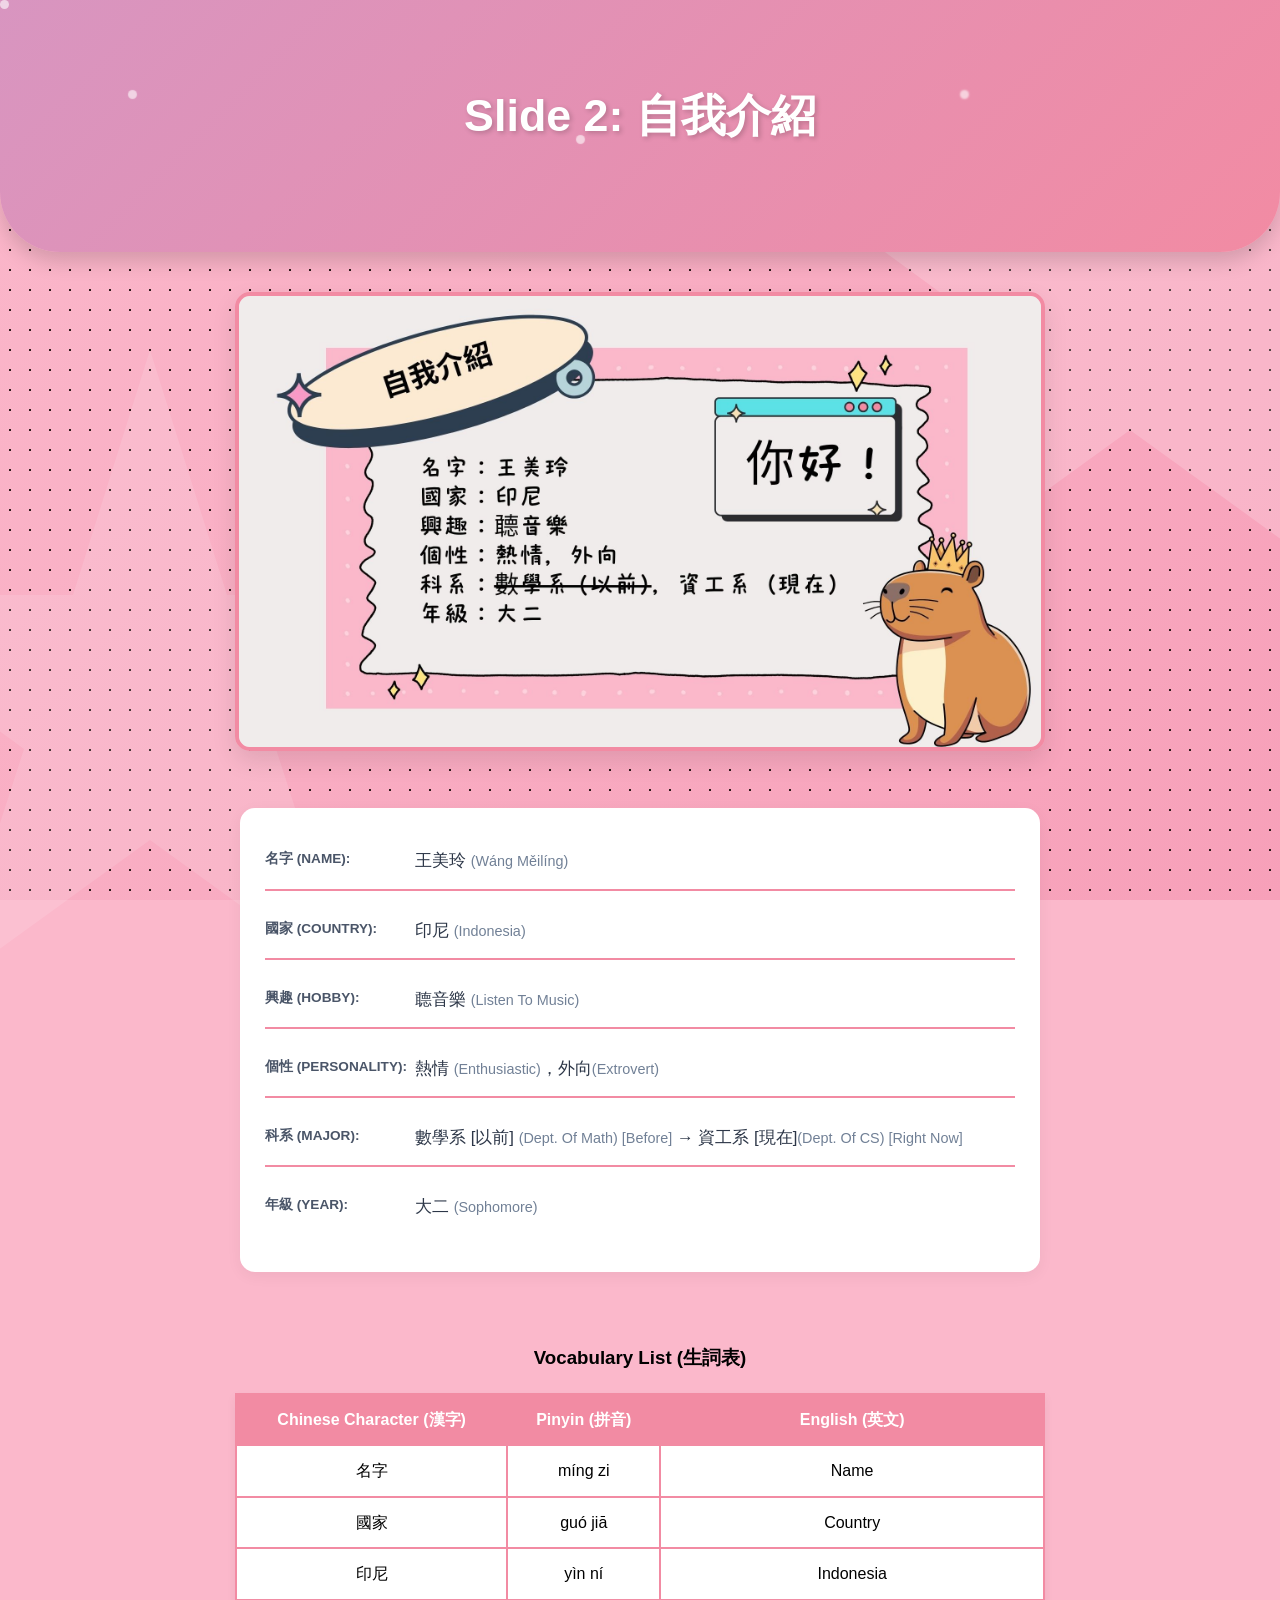
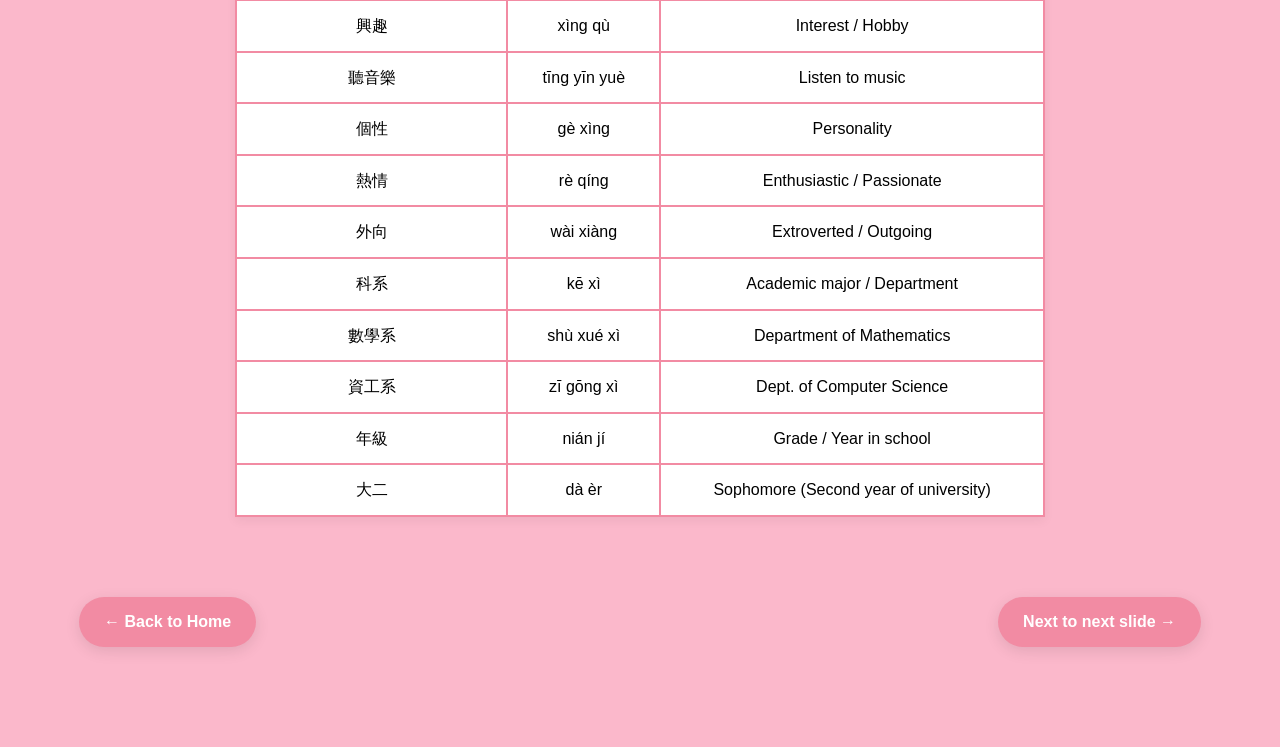
==== slide2.html @ fa6a75b6 "Add files via upload" ====
<!DOCTYPE html>
<html lang="id">
<head>
    <meta charset="UTF-8">
    <meta name="viewport" content="width=device-width, initial-scale=1.0">
    <title>Slide 2 Presentation</title>
    <link rel="stylesheet" href="slide2.css">
</head>
<body>

    <div class="decor-star star-1"></div>
    <div class="decor-star star-2"></div>
    <div class="decor-star star-3"></div>

    <header>
        <div class="header-particles"></div>
        
        <div class="header-content">
        <h1>Slide 2: 自我介紹</h1>
    </header>

    <main class="profile-container">
        <section class="photo-section">
            <img src="Slide 2.jpg" alt="Foto Profil" class="profile-img">
        </section>

        <section class="text-section">
    <div class="profile-card-info">
        <div class="info-item">
            <span class="label">名字 (Name):</span>
            <span class="value">王美玲 <small>(Wáng Měilíng)</small></span>
        </div>
        <div class="info-item">
            <span class="label">國家 (Country):</span>
            <span class="value">印尼 <small>(Indonesia)</small></span>
        </div>
        <div class="info-item">
            <span class="label">興趣 (Hobby):</span>
            <span class="value">聼音樂 <small>(Listen To Music)</small></span>
        </div>
        <div class="info-item">
            <span class="label">個性 (Personality):</span>
            <span class="value">熱情 <small>(Enthusiastic)</small>，外向<small>(Extrovert)</small></span>
        </div>
        <div class="info-item">
            <span class="label">科系 (Major):</span>
            <span class="value">數學系 [以前] <small>(Dept. Of Math) [Before]</small> → 資工系 [現在]<small>(Dept. Of CS) [Right Now]</small></span>
        </div>
        <div class="info-item">
            <span class="label">年級 (Year):</span>
            <span class="value">大二 <small>(Sophomore)</small></span>
        </div>
    </div>
</section>
<br>
<br>
        <section class="table-section">
            <h3>Vocabulary List (生詞表)</h3>
            <table class="vocab-table">
                <thead>
                    <tr>
                        <th>Chinese Character (漢字)</th>
                        <th>Pinyin (拼音)</th>
                        <th>English (英文)</th>
                    </tr>
                </thead>
                <tbody>
                    <tr>
                        <td>名字</td>
                        <td>míng zi</td>
                        <td>Name</td>
                    </tr>
                    <tr>
                        <td>國家</td>
                        <td>guó jiā</td>
                        <td>Country</td>
                    </tr>
                    <tr>
                        <td>印尼</td>
                        <td>yìn ní</td>
                        <td>Indonesia</td>
                    </tr>
                    <tr>
                        <td>興趣</td>
                        <td>xìng qù</td>
                        <td>Interest / Hobby</td>
                    </tr>
                    <tr>
                        <td>聽音樂</td>
                        <td>tīng yīn yuè</td>
                        <td>Listen to music</td>
                    </tr>
                    <tr>
                        <td>個性</td>
                        <td>gè xìng</td>
                        <td>Personality</td>
                    </tr>
                    <tr>
                        <td>熱情</td>
                        <td>rè qíng</td>
                        <td>Enthusiastic / Passionate</td>
                    </tr>
                    <tr>
                        <td>外向</td>
                        <td>wài xiàng</td>
                        <td>Extroverted / Outgoing</td>
                    </tr>
                    <tr>
                        <td>科系</td>
                        <td>kē xì</td>
                        <td>Academic major / Department</td>
                    </tr>
                    <tr>
                        <td>數學系</td>
                        <td>shù xué xì</td>
                        <td>Department of Mathematics</td>
                    </tr>
                    <tr>
                        <td>資工系</td>
                        <td>zī gōng xì</td>
                        <td>Dept. of Computer Science</td>
                    </tr>
                    <tr>
                        <td>年級</td>
                        <td>nián jí</td>
                        <td>Grade / Year in school</td>
                    </tr>
                    <tr>
                        <td>大二</td>
                        <td>dà èr</td>
                        <td>Sophomore (Second year of university)</td>
                    </tr>
                </tbody>
            </table>
        </section>
    </main>

    <nav class="back-nav">
        <ul>
            <li><a href="../index.html">← Back to Home</a></li>
            <li><a href="../Slide3/slide3.html" class="btn-next">Next to next slide →</a></li>
        </ul>
    </nav>

</body>
</html>
---- slide2.css ----
/* --- RESET & DASAR --- */
* {
    margin: 0;
    padding: 0;
    box-sizing: border-box;
    font-family: 'Segoe UI', Tahoma, Geneva, Verdana, sans-serif;
}

/* Layar Background*/
body {
    background-color: #fbb8cb;
    /* Pola titik-titik transparan */
    background-image: radial-gradient(#2c1a1a 1px, transparent 1px);
    background-size: 20px 20px; /* Jarak antar titik */
    line-height: 1.6;
}


/* --- HEADER --- */
header {
   background: linear-gradient(135deg, #d895c0 0%, #f28ba3 100%);
    color: white;
    padding: 40px 20px;
    text-align: center;
}

nav ul {
    list-style: none;
    text-align: center;
}

nav ul li {
    display: inline;
    margin: 0 15px;
}

nav ul li a {
    color: #fff;
    text-decoration: none;
    font-weight: bold;
}

/* --- HALAMAN PROFIL --- */
.profile-img {
    /* Mengatur lebar agar hampir memenuhi container (misal 90% atau 100%) */
    width: 100%; 
    
    /* Atur tinggi otomatis agar foto tidak gepeng */
    height: auto; 
    
    /* Max-height supaya foto tidak terlalu panjang ke bawah jika fotonya vertikal */
    max-height: 500px; 
    
    /* Ubah border-radius dari 50% ke angka kecil (misal 15px) agar jadi kotak */
    border-radius: 15px; 
    
    /* Tetap gunakan object-fit agar foto terpotong rapi di dalam kotak */
    object-fit: cover; 
    
    border: 4px solid #f28ba3;
    margin-bottom: 30px;
    
    /* Tambahan shadow agar kotak fotonya terlihat lebih 'timbul' */
    box-shadow: 0 10px 25px rgba(0,0,0,0.1);
}

.profile-container {
    text-align: center;
    padding: 40px 20px;
    
    /* Perbesar max-width container utama agar kotaknya bisa lebih lebar */
    max-width: 850px; 
    margin: 0 auto;
}

.text-section {
    background: #ffffff;
    padding: 25px;
    border-radius: 15px;
    box-shadow: 0 4px 15px rgba(0,0,0,0.05);
    max-width: 800px;
    margin: 20px auto;
    text-align: left; /* Biar lebih mudah dibaca daripada rata tengah */
}

.info-item {
    margin-bottom: 12px;
    border-bottom: 1px solid #f0f0f0;
    padding-bottom: 8px;
    display: flex;
    justify-content: space-between; /* Membuat label di kiri dan isi di kanan */
    align-items: center;
}

.info-item:last-child {
    border-bottom: none;
}

/* Memberikan warna khusus untuk perpindahan jurusan */
.value:nth-child(2) {
    font-weight: 500;
}

/* Import font Google (Opsional tapi disarankan untuk Inggris yang modern) */
@import url('https://fonts.googleapis.com/css2?family=Inter:wght@400;600&display=swap');

.profile-card-info {
    font-family: 'Inter', "Microsoft JhengHei", "PingFang TC", "Heiti TC", sans-serif;
    color: #2c3e50;
}

.info-item {
    display: flex;
    /* Pastikan elemen rata ke atas agar kalau ada teks panjang tetap rapi */
    align-items: flex-start; 
    padding: 15px 0;
    border-bottom: 2px solid #f28ba3;
}

.label {
    /* KUNCI UTAMA: Berikan lebar tetap */
    width: 150px; 
    /* Mencegah label menyusut */
    flex-shrink: 0; 
    
    font-weight: 700;
    font-size: 0.85rem;
    color: #4a5568;
    text-transform: uppercase;
}

.label small {
    display: block; /* Agar teks Inggris (NAME, dsb) turun ke bawahnya */
    color: #a0aec0;
    font-weight: 400;
    margin-top: 2px;
}

.value {
    /* Mengambil sisa ruang yang tersedia di kanan */
    flex-grow: 1; 
    
    /* Mengatur teks isi agar rata kiri supaya sejajar lurus ke bawah */
    text-align: left; 
    
    font-size: 1.05rem;
    color: #2d3748;
    line-height: 1.5;
}

.value small {
    color: #718096;
    font-size: 0.9rem;
    font-weight: 400;
}


/* Styling Teks */
.mandarin-text {
    font-size: 0.90rem;
    color: #000000;
    margin-bottom: 5px;
}

.english-text {
    font-size: 0.90rem;
    color: #000000;
    margin-bottom: 5px;
}

/* Styling Tabel */
/* --- TABEL MANDARIN SENTENCE --- */
.Sentence-table {
    width: 100%;
    border-collapse: collapse;
    margin-top: 20px;
    background: white;
    box-shadow: 0 4px 10px rgba(0,0,0,0.05);
}

.Sentence-table th, .Sentence-table td {
    padding: 12px;
    border: 2px solid #f28ba3;
    text-align: center;
}

.Sentence-table th {
    background-color: #f28ba3;
    color: white;
}

/* Styling Tabel */
/* --- TABEL MANDARIN VOCAB --- */
.vocab-table {
    width: 100%;
    border-collapse: collapse;
    margin-top: 20px;
    background: white;
    box-shadow: 0 4px 10px rgba(0,0,0,0.05);
}

.vocab-table th, .vocab-table td {
    padding: 12px;
    border: 2px solid #f28ba3;
    text-align: center;
}

.vocab-table th {
    background-color: #f28ba3;
    color: white;
}

/* Styling Container Navigasi */
.back-nav {
    margin: 40px 5% 100px 5%; 
}

.back-nav ul {
    list-style: none;
    padding: 0;
    display: flex;
    /* justify-content: space-between membuat item menyebar ke kiri, tengah, dan kanan */
    justify-content: space-between; 
    align-items: center;
    gap: 10px; /* Jarak antar tombol jika layar menyempit */
}

/* Base Styling Tombol */
.back-nav ul li a {
    display: inline-block;
    background: #f28ba3; 
    color: white;
    text-decoration: none;
    padding: 12px 25px;
    border-radius: 50px;
    font-weight: bold;
    text-align: center;
    transition: all 0.3s ease;
    box-shadow: 0 4px 15px rgba(0,0,0,0.1);
    /* Memastikan tombol punya lebar minimal agar seragam */
    min-width: 100px; 
}

/* Hover Effect */
.back-nav ul li a:hover {
    background: #e07a92;
    transform: scale(1.05);
    box-shadow: 0 6px 20px rgba(0,0,0,0.15);
}

/* Responsif untuk HP */
@media (max-width: 600px) {
    .back-nav ul {
        flex-direction: row; /* Tetap sejajar menyamping */
        font-size: 12px;
    }
    .back-nav ul li a {
        padding: 10px 15px;
        min-width: 80px;
    }
}


/* --- 1. LAYAR BACKGROUND BERGERAK --- */
body {
    margin: 0;
    padding: 0;
    background-color: #fbb8cb;
    /* Pola titik-titik + Gradien dasar */
    background-image: 
        radial-gradient(#2c1a1a 1px, transparent 1px),
        linear-gradient(135deg, #fbb8cb 0%, #f7a0b9 100%);
    background-size: 20px 20px, 100% 100%; 
    background-attachment: fixed;
    font-family: "Microsoft JhengHei", sans-serif;
    overflow-x: hidden; /* Mencegah scroll ke samping karena bintang jumbo */
    
    /* Animasi pola titik bergerak halus */
    animation: backgroundMove 60s linear infinite;
}

@keyframes backgroundMove {
    from { background-position: 0 0, 0 0; }
    to { background-position: 100px 100px, 0 0; }
}

/* --- 2. BINTANG RAKSASA (FIXED BACKGROUND) --- */
.decor-star {
    position: fixed;
    clip-path: polygon(50% 0%, 61% 35%, 98% 35%, 68% 57%, 79% 91%, 50% 70%, 21% 91%, 32% 57%, 2% 35%, 39% 35%);
    background: rgba(255, 255, 255, 0.18); /* Warna lebih jelas */
    z-index: -2;
    pointer-events: none;
    animation: starGiant 25s linear infinite;
}

.star-1 {
    width: 900px; height: 900px;
    top: -200px; right: -300px;
}

.star-2 {
    width: 700px; height: 700px;
    bottom: -150px; left: -200px;
    background: rgba(255, 255, 255, 0.12);
    animation-delay: -5s;
}

.star-3 {
    width: 400px; height: 400px;
    top: 40%; left: 20%;
    background: rgba(255, 255, 255, 0.08);
}

@keyframes starGiant {
    0% { transform: rotate(0deg) translate(0, 0); }
    50% { transform: rotate(10deg) translate(-20px, 30px); }
    100% { transform: rotate(0deg) translate(0, 0); }
}

/* --- 3. HEADER & BULETAN KECIL --- */
header {
    background: linear-gradient(135deg, #d895c0 0%, #f28ba3 100%);
    color: white;
    padding: 80px 20px;
    text-align: center;
    border-bottom-left-radius: 60px;
    border-bottom-right-radius: 60px;
    box-shadow: 0 10px 20px rgba(0,0,0,0.15);
    position: relative;
    overflow: hidden;
}

.header-particles {
    position: absolute;
    top: 0; left: 0;
    width: 9px; height: 9px;
    background: white;
    border-radius: 50%;
    opacity: 0.6;
    /* Menyebar ke seluruh lebar layar (vw) */
    box-shadow: 
        10vw 10vh 1px white, 25vw 30vh 2px white, 45vw 15vh 1px white, 
        60vw 40vh 3px white, 75vw 10vh 2px white, 90vw 35vh 1px white,
        15vw 45vh 2px white, 35vw 50vh 1px white, 80vw 45vh 2px white;
    animation: particlesPulse 8s infinite ease-in-out;
}

@keyframes particlesPulse {
    0%, 100% { opacity: 0.3; transform: translateY(0); }
    50% { opacity: 0.8; transform: translateY(-15px); }
}

.header-content {
    position: relative;
    z-index: 5;
}

header h1 {
    font-size: 2.8rem;
    margin-bottom: 20px;
    text-shadow: 2px 2px 5px rgba(0,0,0,0.2);
}

/* Tombol Power Point */
.pp-link {
    color: white;
    text-decoration: none;
    padding: 10px 25px;
    background: rgba(255, 255, 255, 0.2);
    border: 1px solid white;
    border-radius: 30px;
    font-weight: bold;
    transition: 0.3s;
}

.pp-link:hover {
    background: white;
    color: #f28ba3;
}
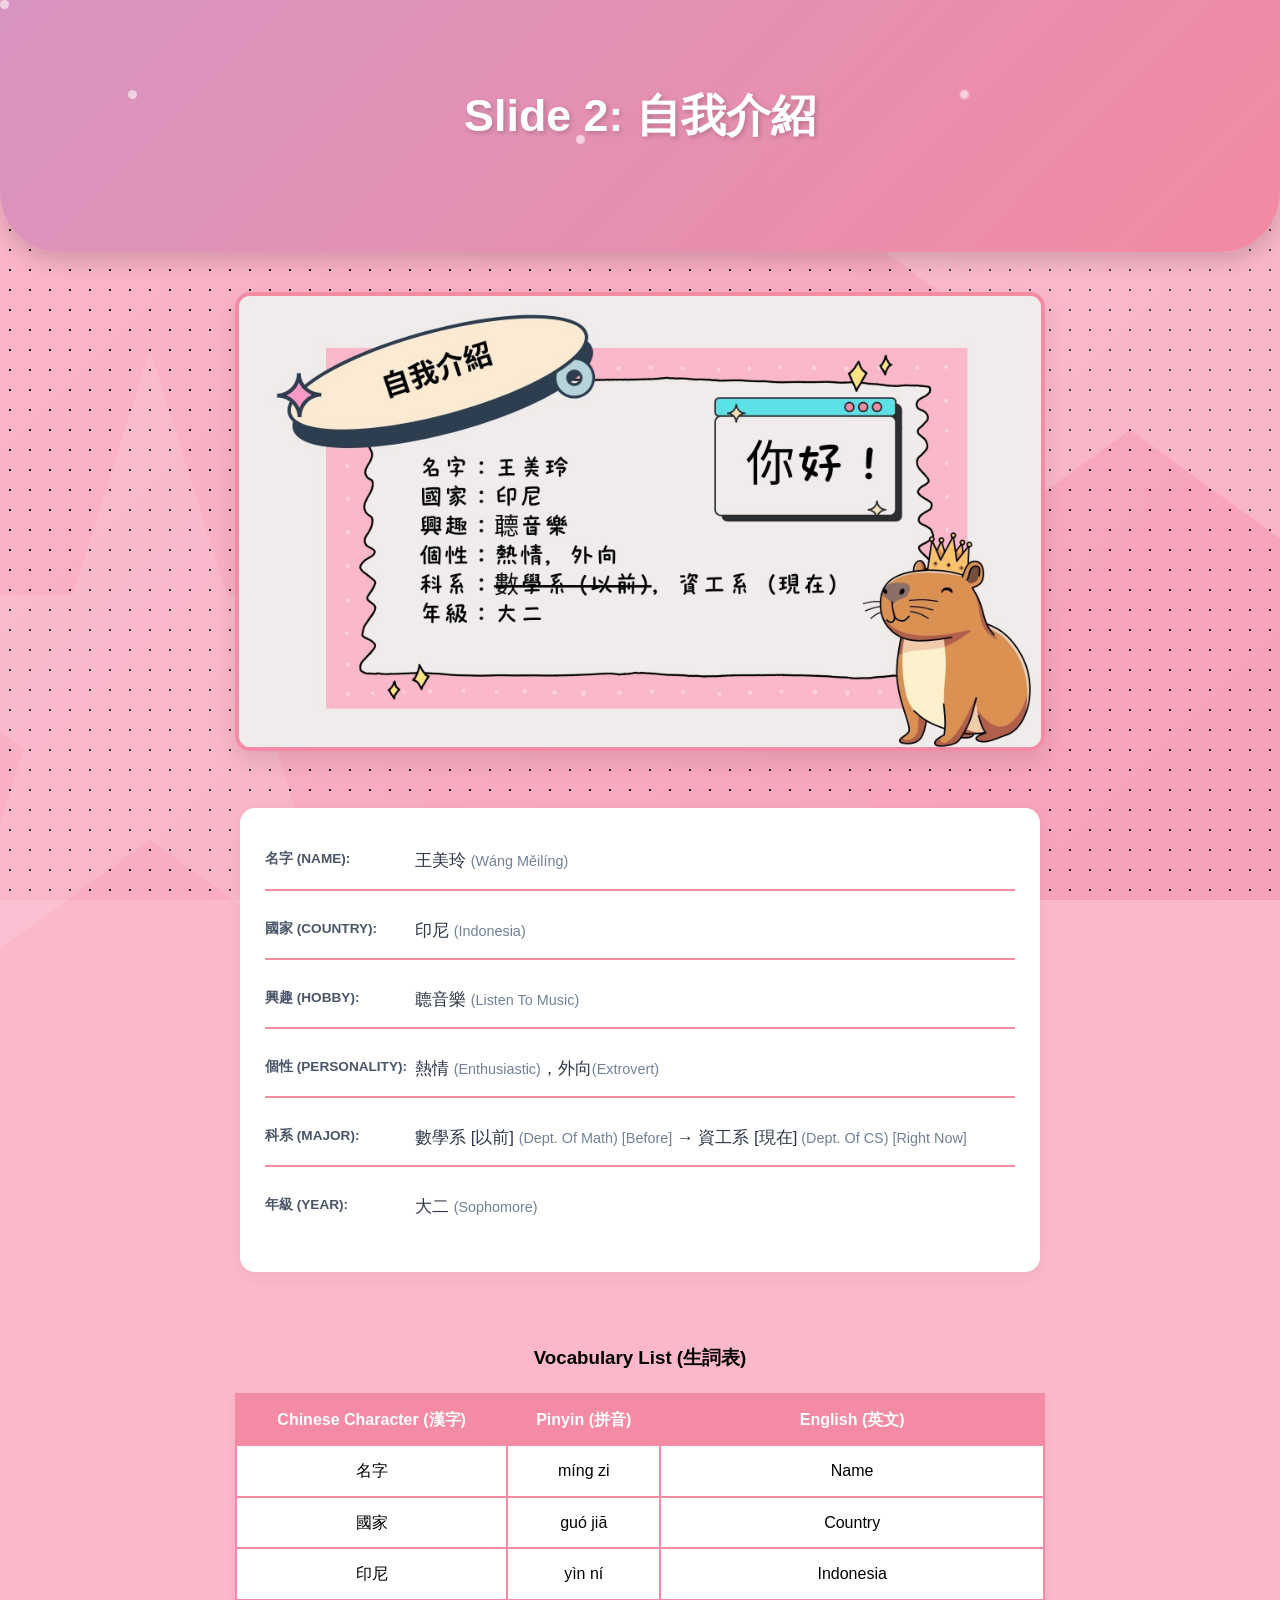
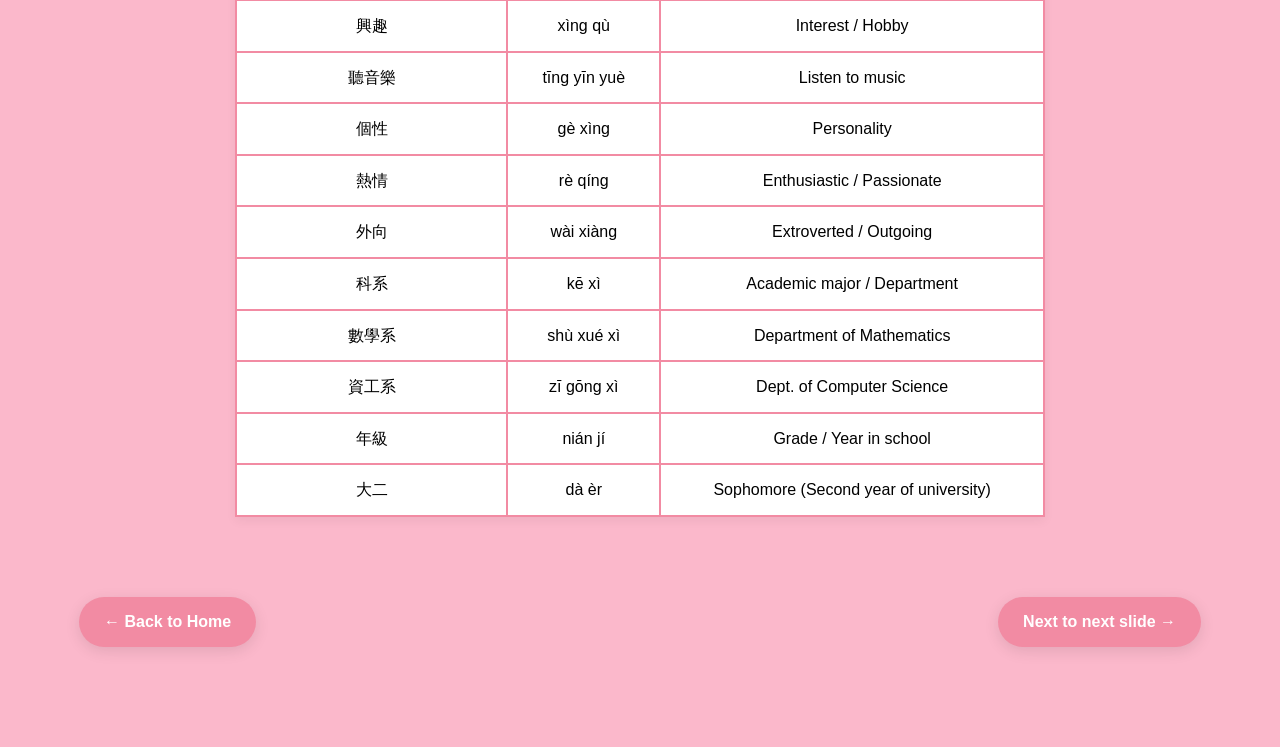
==== commit 271d479e: "Update slide2.html" ====
--- a/slide2.html
+++ b/slide2.html
@@ -44,7 +44,7 @@
         </div>
         <div class="info-item">
             <span class="label">科系 (Major):</span>
-            <span class="value">數學系 [以前] <small>(Dept. Of Math) [Before]</small> → 資工系 [現在]<small>(Dept. Of CS) [Right Now]</small></span>
+            <span class="value">數學系 [以前] <small>(Dept. Of Math) [Before]</small> → 資工系 [現在]<small> (Dept. Of CS) [Right Now]</small></span>
         </div>
         <div class="info-item">
             <span class="label">年級 (Year):</span>
@@ -138,9 +138,9 @@
     <nav class="back-nav">
         <ul>
             <li><a href="../index.html">← Back to Home</a></li>
-            <li><a href="../Slide3/slide3.html" class="btn-next">Next to next slide →</a></li>
+            <li><a href="../slide3.html" class="btn-next">Next to next slide →</a></li>
         </ul>
     </nav>
 
 </body>
-</html>+</html>
